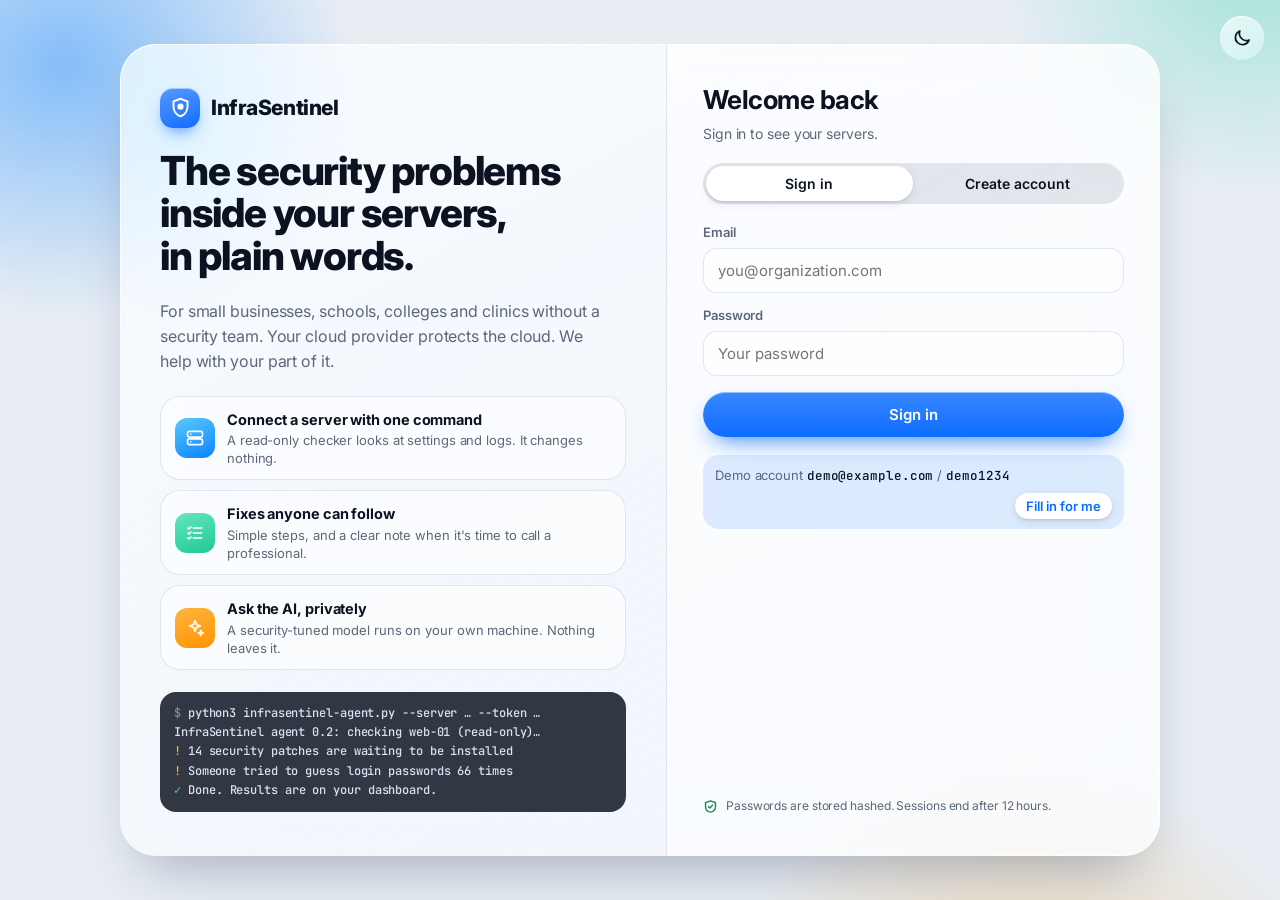
==== login.html @ b59fb662 "InfraSentinel prototype: dashboard, read-only checker, local AI assistant" ====
<!doctype html>
<html lang="en"><head><meta charset="utf-8"><meta name="viewport" content="width=device-width,initial-scale=1,viewport-fit=cover">
<title>Sign in · InfraSentinel</title>
<script>try{var t=localStorage.getItem("is_theme");if(t==="light"||t==="dark")document.documentElement.dataset.theme=t}catch(e){}</script>
<link rel="stylesheet" href="https://fonts.googleapis.com/css2?family=Inter:opsz,wght@14..32,400;14..32,500;14..32,600;14..32,700;14..32,800&family=JetBrains+Mono:wght@500&display=swap">
<style>
/* Layout: one glass sheet floating over an ambient colour field; story on the left, sign-in on the right. */
:root{
  --bg:#E9EEF5; --ink:#0B1220; --muted:#5B6879; --line:rgba(16,32,64,.1);
  --accent:#0A6CFF; --accent-soft:rgba(10,108,255,.12); --crit:#D92D20; --crit-soft:rgba(255,59,48,.12); --low:#1B8A4A;
  --g-fill:linear-gradient(150deg,rgba(255,255,255,.72),rgba(255,255,255,.4)); --g-lite:rgba(255,255,255,.55);
  --g-rim:rgba(255,255,255,.9); --g-shadow:0 30px 60px -24px rgba(16,32,64,.35);
  --thumb:#fff; --thumb-shadow:0 1px 2px rgba(0,0,0,.08),0 3px 10px -2px rgba(16,32,64,.18);
  --aur1:rgba(10,132,255,.45); --aur2:rgba(48,209,170,.38); --aur3:rgba(255,159,10,.3); --aur4:rgba(191,90,242,.28);
  --f:-apple-system,BlinkMacSystemFont,"SF Pro Text","Inter",system-ui,sans-serif;
  --fd:-apple-system,BlinkMacSystemFont,"SF Pro Display","Inter",system-ui,sans-serif;
  --fm:"SF Mono",ui-monospace,"JetBrains Mono",monospace;
  color-scheme:light}
@media (prefers-color-scheme:dark){:root:not([data-theme="light"]){
  --bg:#04070D; --ink:#F3F6FB; --muted:#9BA7B9; --line:rgba(255,255,255,.1);
  --accent:#3D9BFF; --accent-soft:rgba(61,155,255,.18); --crit:#FF6B61; --crit-soft:rgba(255,69,58,.16); --low:#4CD97B;
  --g-fill:linear-gradient(150deg,rgba(255,255,255,.13),rgba(255,255,255,.05)); --g-lite:rgba(255,255,255,.07);
  --g-rim:rgba(255,255,255,.28); --g-shadow:0 30px 60px -24px rgba(0,0,0,.8);
  --thumb:rgba(255,255,255,.2); --thumb-shadow:0 1px 2px rgba(0,0,0,.3);
  --aur1:rgba(10,132,255,.36); --aur2:rgba(48,209,170,.24); --aur3:rgba(255,120,40,.2); --aur4:rgba(191,90,242,.28);
  color-scheme:dark}}
:root[data-theme="dark"]{
  --bg:#04070D; --ink:#F3F6FB; --muted:#9BA7B9; --line:rgba(255,255,255,.1);
  --accent:#3D9BFF; --accent-soft:rgba(61,155,255,.18); --crit:#FF6B61; --crit-soft:rgba(255,69,58,.16); --low:#4CD97B;
  --g-fill:linear-gradient(150deg,rgba(255,255,255,.13),rgba(255,255,255,.05)); --g-lite:rgba(255,255,255,.07);
  --g-rim:rgba(255,255,255,.28); --g-shadow:0 30px 60px -24px rgba(0,0,0,.8);
  --thumb:rgba(255,255,255,.2); --thumb-shadow:0 1px 2px rgba(0,0,0,.3);
  --aur1:rgba(10,132,255,.36); --aur2:rgba(48,209,170,.24); --aur3:rgba(255,120,40,.2); --aur4:rgba(191,90,242,.28);
  color-scheme:dark}
*{box-sizing:border-box}
[hidden]{display:none!important}
html{background:var(--bg);height:100%}
body{margin:0;min-height:100%;color:var(--ink);font:15px/1.55 var(--f);-webkit-font-smoothing:antialiased;letter-spacing:-.006em}
body::before{content:"";position:fixed;inset:-25vmax;z-index:-1;pointer-events:none;
  background:radial-gradient(36vmax 32vmax at 20% 25%,var(--aur1),transparent 62%),radial-gradient(32vmax 30vmax at 82% 18%,var(--aur2),transparent 62%),
             radial-gradient(40vmax 34vmax at 70% 88%,var(--aur3),transparent 62%),radial-gradient(28vmax 28vmax at 10% 90%,var(--aur4),transparent 62%);
  animation:drift 48s ease-in-out infinite alternate}
@keyframes drift{50%{transform:translate3d(3vmax,-2vmax,0) rotate(6deg)}100%{transform:translate3d(-2vmax,3vmax,0) rotate(-4deg)}}
.glass{background:var(--g-fill);-webkit-backdrop-filter:blur(30px) saturate(185%);backdrop-filter:blur(30px) saturate(185%);
  box-shadow:var(--g-shadow),inset 0 1px 0 var(--g-rim);position:relative;isolation:isolate}
.glass::before{content:"";position:absolute;inset:0;border-radius:inherit;padding:1px;pointer-events:none;z-index:-1;
  background:linear-gradient(140deg,var(--g-rim),rgba(255,255,255,0) 40%,rgba(255,255,255,0) 60%,var(--g-rim));
  -webkit-mask:linear-gradient(#000 0 0) content-box,linear-gradient(#000 0 0);-webkit-mask-composite:xor;mask:linear-gradient(#000 0 0) content-box exclude,linear-gradient(#000 0 0)}
.themebtn{position:fixed;top:calc(16px + env(safe-area-inset-top,0px));right:16px;z-index:5;width:44px;height:44px;border-radius:50%;border:0;cursor:pointer;display:grid;place-items:center;color:var(--ink);background:var(--g-fill);-webkit-backdrop-filter:blur(20px) saturate(180%);backdrop-filter:blur(20px) saturate(180%);box-shadow:var(--g-shadow),inset 0 1px 0 var(--g-rim)}
.themebtn svg{width:20px;height:20px;fill:none;stroke:currentColor;stroke-width:2;stroke-linecap:round;stroke-linejoin:round}
.page{min-height:100vh;display:grid;place-items:center;padding:28px 16px}
.sheet{width:min(1040px,100%);border-radius:36px;display:grid;grid-template-columns:minmax(0,1.05fr) minmax(0,.95fr);overflow:hidden}
.story{padding:44px 40px;display:flex;flex-direction:column;gap:22px}
.brand{display:flex;align-items:center;gap:11px}
.logo{width:40px;height:40px;border-radius:13px;display:grid;place-items:center;background:linear-gradient(160deg,color-mix(in srgb,var(--accent) 70%,#fff),var(--accent));box-shadow:inset 0 1px 0 rgba(255,255,255,.5),0 8px 18px -8px var(--accent)}
.brand b{font:800 21px var(--fd);letter-spacing:-.02em}
h1{font:800 40px/1.06 var(--fd);letter-spacing:-.03em;margin:0;text-wrap:balance;max-width:16ch}
.lede{color:var(--muted);margin:0;max-width:44ch;font-size:16px}
.feats{display:grid;gap:10px;margin:0;padding:0;list-style:none}
.feats li{display:grid;grid-template-columns:40px 1fr;gap:12px;align-items:center;background:var(--g-lite);border:1px solid var(--line);border-radius:20px;padding:12px 14px}
.ico{width:40px;height:40px;border-radius:12px;display:grid;place-items:center;color:#fff}
.ico svg{width:20px;height:20px;fill:none;stroke:#fff;stroke-width:2;stroke-linecap:round;stroke-linejoin:round}
.i1{background:linear-gradient(160deg,#5AC8FA,#0A84FF)} .i2{background:linear-gradient(160deg,#63E6BE,#20C997)} .i3{background:linear-gradient(160deg,#FFB340,#FF9500)}
.feats b{display:block;font-size:14.5px}
.feats small{color:var(--muted);font-size:13px;line-height:1.4;display:block}
.terminal{font:500 12px/1.6 var(--fm);background:rgba(8,14,26,.82);color:#D7E3F5;border-radius:16px;padding:12px 14px;overflow-x:auto;white-space:pre}
.terminal .ok{color:#4CD97B}.terminal .warn{color:#FFB340}.terminal .dim{color:#7E8BA3}
.form{padding:40px 36px;display:flex;flex-direction:column;gap:18px;background:var(--g-lite);border-left:1px solid var(--line)}
.form h2{font:700 26px var(--fd);letter-spacing:-.02em;margin:0}
.form p.sub{margin:-10px 0 0;color:var(--muted);font-size:14px}
.seg{display:grid;grid-template-columns:1fr 1fr;padding:3px;border-radius:999px;background:var(--line);gap:2px}
.seg button{border:0;background:transparent;color:var(--ink);font:600 14px var(--f);padding:9px;border-radius:999px;cursor:pointer;transition:background .25s,box-shadow .25s}
.seg button[aria-selected="true"]{background:var(--thumb);box-shadow:var(--thumb-shadow)}
form{display:grid;gap:12px}
label{display:grid;gap:6px;font-size:13px;font-weight:600;color:var(--muted)}
input,select{font:15px var(--f);color:var(--ink);background:var(--g-lite);border:1px solid var(--line);border-radius:14px;padding:12px 14px;width:100%;transition:box-shadow .2s,border-color .2s}
input:focus-visible,select:focus-visible{outline:none;border-color:var(--accent);box-shadow:0 0 0 4px var(--accent-soft)}
button:focus-visible{outline:2px solid var(--accent);outline-offset:2px}
.btn{border:0;border-radius:999px;padding:13px 18px;font:600 15px var(--f);color:#fff;cursor:pointer;margin-top:4px;
  background:linear-gradient(180deg,color-mix(in srgb,var(--accent) 82%,#fff),var(--accent));
  box-shadow:inset 0 1px 0 rgba(255,255,255,.45),0 10px 24px -10px var(--accent);transition:transform .15s,filter .2s}
.btn:hover{filter:brightness(1.06)} .btn:active{transform:scale(.98)} .btn:disabled{opacity:.6;cursor:wait}
.err{color:var(--crit);background:var(--crit-soft);border-radius:12px;padding:9px 12px;font-size:13px}
.demo{display:flex;flex-wrap:wrap;align-items:center;gap:8px 10px;font-size:13px;color:var(--muted);background:var(--accent-soft);border-radius:16px;padding:10px 12px}
.demo code{font:500 12.5px var(--fm);color:var(--ink)}
.linkbtn{border:0;background:var(--thumb);color:var(--accent);font:600 13px var(--f);cursor:pointer;padding:5px 11px;border-radius:999px;box-shadow:var(--thumb-shadow);margin-left:auto}
.signed{display:flex;flex-wrap:wrap;gap:10px 14px;align-items:center;justify-content:space-between;background:var(--accent-soft);border-radius:18px;padding:12px 14px}
.signed b{display:block;font-size:14px}.signed small{color:var(--muted);font-size:12.5px}
.sibtns{display:flex;gap:10px;align-items:center}.sibtns .linkbtn{margin-left:0}
.btn.mini{margin:0;padding:8px 16px;font-size:13.5px;text-decoration:none;display:inline-block}
.trust{display:flex;gap:8px;align-items:center;font-size:12px;color:var(--muted);margin-top:auto}
.trust svg{width:15px;height:15px;flex:none;stroke:var(--low);fill:none;stroke-width:2.2;stroke-linecap:round;stroke-linejoin:round}
@media (max-width:860px){.sheet{grid-template-columns:1fr;border-radius:30px}.story{padding:28px 22px}.form{padding:28px 22px;border-left:0;border-top:1px solid var(--line)}h1{font-size:32px}.terminal{display:none}}
@media (prefers-reduced-motion:reduce){body::before{animation:none}.btn,.seg button{transition:none}}
</style></head><body>
<button class="themebtn" id="themeBtn" type="button"></button>
<main class="page">
  <div class="sheet glass">
    <section class="story">
      <div class="brand"><span class="logo"><svg viewBox="0 0 24 24" width="21" height="21" fill="none" stroke="#fff" stroke-width="2.2"><path d="M12 2 4 5v6c0 5 3.4 9.4 8 11 4.6-1.6 8-6 8-11V5z"/><circle cx="12" cy="11" r="2.4" fill="#fff"/></svg></span><b>InfraSentinel</b></div>
      <h1>The security problems inside your servers, in plain words.</h1>
      <p class="lede">For small businesses, schools, colleges and clinics without a security team. Your cloud provider protects the cloud. We help with your part of it.</p>
      <ul class="feats">
        <li><span class="ico i1"><svg viewBox="0 0 24 24"><rect x="3" y="4" width="18" height="7" rx="2.5"/><rect x="3" y="13" width="18" height="7" rx="2.5"/><path d="M7 7.5h.01M7 16.5h.01"/></svg></span><div><b>Connect a server with one command</b><small>A read-only checker looks at settings and logs. It changes nothing.</small></div></li>
        <li><span class="ico i2"><svg viewBox="0 0 24 24"><path d="M10 6h10M10 12h10M10 18h10"/><path d="M3.5 6l1.2 1.2L7 5M3.5 12l1.2 1.2L7 11M3.5 18l1.2 1.2L7 17"/></svg></span><div><b>Fixes anyone can follow</b><small>Simple steps, and a clear note when it's time to call a professional.</small></div></li>
        <li><span class="ico i3"><svg viewBox="0 0 24 24"><path d="M12 3l1.8 4.7 4.7 1.8-4.7 1.8L12 16l-1.8-4.7-4.7-1.8 4.7-1.8z"/><path d="M19 15l.8 2.2 2.2.8-2.2.8L19 21l-.8-2.2-2.2-.8 2.2-.8z"/></svg></span><div><b>Ask the AI, privately</b><small>A security-tuned model runs on your own machine. Nothing leaves it.</small></div></li>
      </ul>
      <div class="terminal" aria-hidden="true"><span class="dim">$</span> python3 infrasentinel-agent.py --server … --token …
InfraSentinel agent 0.2: checking web-01 (read-only)…
<span class="warn">!</span> 14 security patches are waiting to be installed
<span class="warn">!</span> Someone tried to guess login passwords 66 times
<span class="ok">✓</span> Done. Results are on your dashboard.</div>
    </section>

    <section class="form" aria-label="Sign in or create an account">
      <div class="signed" id="signedIn" hidden>
        <div><b>You're signed in as <span id="siOrg"></span></b><small id="siEmail"></small></div>
        <div class="sibtns"><a class="btn mini" href="/">Continue</a><button class="linkbtn" id="siOut" type="button">Sign out</button></div>
      </div>
      <div><h2 id="formTitle">Welcome back</h2></div>
      <p class="sub" id="formSub">Sign in to see your servers.</p>
      <div class="seg" role="tablist">
        <button type="button" role="tab" id="tab-in" aria-selected="true">Sign in</button>
        <button type="button" role="tab" id="tab-up" aria-selected="false">Create account</button>
      </div>
      <form id="f-in" autocomplete="on">
        <label>Email<input id="in-email" type="email" required autocomplete="username" placeholder="you@organization.com"></label>
        <label>Password<input id="in-pw" type="password" required autocomplete="current-password" placeholder="Your password"></label>
        <div class="err" id="in-err" hidden></div>
        <button class="btn" id="in-btn" type="submit">Sign in</button>
      </form>
      <form id="f-up" hidden autocomplete="on">
        <label>Organization name<input id="up-org" type="text" required placeholder="e.g. Greenfield Public School"></label>
        <label>Type of organization
          <select id="up-type">
            <option value="smb">Small business or startup</option>
            <option value="school">School</option>
            <option value="college">College</option>
            <option value="hospital">Hospital or clinic</option>
          </select></label>
        <label>Email<input id="up-email" type="email" required autocomplete="username" placeholder="you@organization.com"></label>
        <label>Password<input id="up-pw" type="password" required minlength="8" autocomplete="new-password" placeholder="At least 8 characters"></label>
        <div class="err" id="up-err" hidden></div>
        <button class="btn" id="up-btn" type="submit">Create account</button>
      </form>
      <div class="demo"><span>Demo account <code>demo@example.com</code> / <code>demo1234</code></span><button type="button" class="linkbtn" id="fill-demo">Fill in for me</button></div>
      <div class="trust"><svg viewBox="0 0 24 24"><path d="M12 3l8 3v6c0 4.5-3.4 8.3-8 9-4.6-.7-8-4.5-8-9V6z"/><path d="M8.5 12l2.5 2.5 4.5-5"/></svg>Passwords are stored hashed. Sessions end after 12 hours.</div>
    </section>
  </div>
</main>
<script>
const $=id=>document.getElementById(id);
const SUN='<svg viewBox="0 0 24 24"><circle cx="12" cy="12" r="4.5"/><path d="M12 2v2M12 20v2M4.9 4.9l1.4 1.4M17.7 17.7l1.4 1.4M2 12h2M20 12h2M4.9 19.1l1.4-1.4M17.7 6.3l1.4-1.4"/></svg>',
      MOON='<svg viewBox="0 0 24 24"><path d="M20.5 14.5A8.5 8.5 0 0 1 9.5 3.5a8.5 8.5 0 1 0 11 11z"/></svg>';
const isDark=()=>(document.documentElement.dataset.theme||(matchMedia("(prefers-color-scheme: dark)").matches?"dark":"light"))==="dark";
function paintTheme(){const d=isDark();$("themeBtn").innerHTML=d?SUN:MOON;$("themeBtn").setAttribute("aria-label",d?"Switch to light theme":"Switch to dark theme");$("themeBtn").title=$("themeBtn").getAttribute("aria-label")}
$("themeBtn").onclick=()=>{const n=isDark()?"light":"dark";document.documentElement.dataset.theme=n;try{localStorage.setItem("is_theme",n)}catch(e){}paintTheme()};
paintTheme();
function tab(up){$("tab-in").setAttribute("aria-selected",!up);$("tab-up").setAttribute("aria-selected",up);$("f-in").hidden=up;$("f-up").hidden=!up;
  $("formTitle").textContent=up?"Create your account":"Welcome back";$("formSub").textContent=up?"One account per organization. Takes a minute.":"Sign in to see your servers."}
fetch("/api/config",{cache:"no-store"}).then(r=>r.json()).then(c=>{
  if(!c.show_demo){const d=document.querySelector(".demo");if(d)d.hidden=true}
  if(c.signed_in){$("signedIn").hidden=false;$("siOrg").textContent=c.signed_in.org||c.signed_in.email;$("siEmail").textContent=c.signed_in.email+" · or sign in with a different account below";
    $("formTitle").textContent="Switch account";$("formSub").textContent="Signing in here signs you out of the current account."}
}).catch(()=>{});
$("siOut").onclick=async()=>{await fetch("/api/logout",{method:"POST"});location.replace("/login")};
addEventListener("pageshow",e=>{if(e.persisted)location.reload()});
$("tab-in").onclick=()=>tab(false);$("tab-up").onclick=()=>tab(true);
$("fill-demo").onclick=()=>{tab(false);$("in-email").value="demo@example.com";$("in-pw").value="demo1234";$("in-btn").focus()};
async function post(url,body,errEl,btn,label){
  errEl.hidden=true;btn.disabled=true;btn.textContent="Please wait…";
  try{const r=await fetch(url,{method:"POST",headers:{"Content-Type":"application/json"},body:JSON.stringify(body)});
    const j=await r.json().catch(()=>({}));
    if(!r.ok)throw new Error(j.error||"Something went wrong. Try again.");
    location.href="/";
  }catch(e){errEl.textContent=e.message;errEl.hidden=false;btn.disabled=false;btn.textContent=label}
}
$("f-in").addEventListener("submit",e=>{e.preventDefault();post("/api/login",{email:$("in-email").value,password:$("in-pw").value},$("in-err"),$("in-btn"),"Sign in")});
$("f-up").addEventListener("submit",e=>{e.preventDefault();post("/api/signup",{org:$("up-org").value,type:$("up-type").value,email:$("up-email").value,password:$("up-pw").value},$("up-err"),$("up-btn"),"Create account")});
</script>
</body></html>
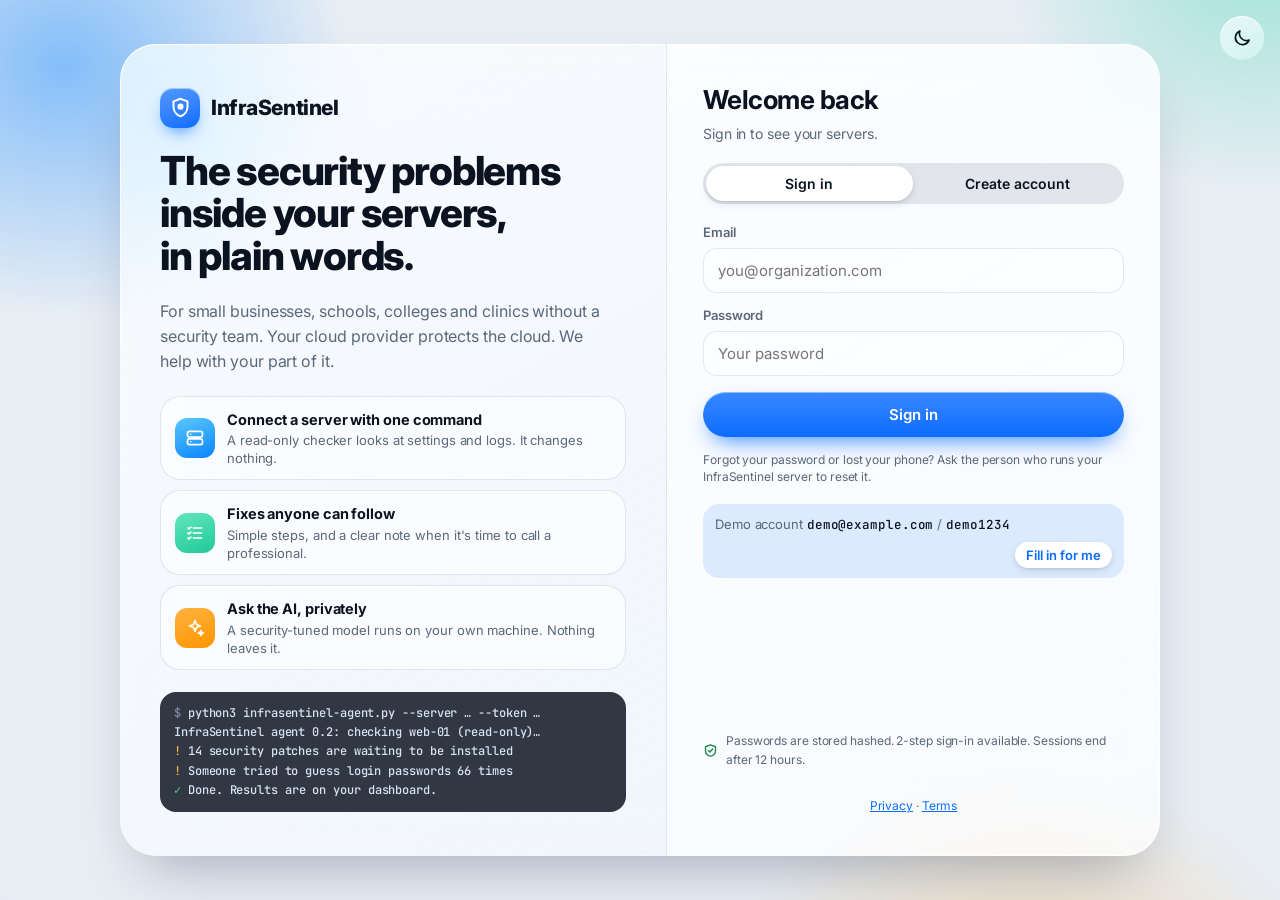
==== commit ca5bc528: "v0.5: fix the weak points found in review Co-Authored-By: Claude Opus 5.5 <noreply@anthropic.com>" ====
--- a/login.html
+++ b/login.html
@@ -92,6 +92,9 @@
 .trust svg{width:15px;height:15px;flex:none;stroke:var(--low);fill:none;stroke-width:2.2;stroke-linecap:round;stroke-linejoin:round}
 @media (max-width:860px){.sheet{grid-template-columns:1fr;border-radius:30px}.story{padding:28px 22px}.form{padding:28px 22px;border-left:0;border-top:1px solid var(--line)}h1{font-size:32px}.terminal{display:none}}
 @media (prefers-reduced-motion:reduce){body::before{animation:none}.btn,.seg button{transition:none}}
+.fine{font-size:12px;color:var(--muted);margin:2px 0 0;line-height:1.45}
+.fine a,.legal a{color:var(--accent)}
+.legal{font-size:12px;color:var(--muted);text-align:center;margin-top:10px}
 </style></head><body>
 <button class="themebtn" id="themeBtn" type="button"></button>
 <main class="page">
@@ -126,8 +129,10 @@
       <form id="f-in" autocomplete="on">
         <label>Email<input id="in-email" type="email" required autocomplete="username" placeholder="you@organization.com"></label>
         <label>Password<input id="in-pw" type="password" required autocomplete="current-password" placeholder="Your password"></label>
+        <label id="codeRow" hidden>6-digit code from your authenticator app<input id="in-code" type="text" inputmode="numeric" autocomplete="one-time-code" pattern="[0-9 ]{6,7}" maxlength="7" placeholder="123 456"></label>
         <div class="err" id="in-err" hidden></div>
         <button class="btn" id="in-btn" type="submit">Sign in</button>
+        <p class="fine">Forgot your password or lost your phone? Ask the person who runs your InfraSentinel server to reset it.</p>
       </form>
       <form id="f-up" hidden autocomplete="on">
         <label>Organization name<input id="up-org" type="text" required placeholder="e.g. Greenfield Public School"></label>
@@ -140,11 +145,13 @@
           </select></label>
         <label>Email<input id="up-email" type="email" required autocomplete="username" placeholder="you@organization.com"></label>
         <label>Password<input id="up-pw" type="password" required minlength="8" autocomplete="new-password" placeholder="At least 8 characters"></label>
+        <p class="fine">By creating an account you agree to the <a href="/terms" target="_blank">Terms</a> and <a href="/privacy" target="_blank">Privacy notice</a>. InfraSentinel gives advice; it does not guarantee your systems are safe.</p>
         <div class="err" id="up-err" hidden></div>
         <button class="btn" id="up-btn" type="submit">Create account</button>
       </form>
       <div class="demo"><span>Demo account <code>demo@example.com</code> / <code>demo1234</code></span><button type="button" class="linkbtn" id="fill-demo">Fill in for me</button></div>
-      <div class="trust"><svg viewBox="0 0 24 24"><path d="M12 3l8 3v6c0 4.5-3.4 8.3-8 9-4.6-.7-8-4.5-8-9V6z"/><path d="M8.5 12l2.5 2.5 4.5-5"/></svg>Passwords are stored hashed. Sessions end after 12 hours.</div>
+      <div class="trust"><svg viewBox="0 0 24 24"><path d="M12 3l8 3v6c0 4.5-3.4 8.3-8 9-4.6-.7-8-4.5-8-9V6z"/><path d="M8.5 12l2.5 2.5 4.5-5"/></svg>Passwords are stored hashed. 2-step sign-in available. Sessions end after 12 hours.</div>
+      <div class="legal"><a href="/privacy">Privacy</a> · <a href="/terms">Terms</a></div>
     </section>
   </div>
 </main>
@@ -171,11 +178,12 @@
   errEl.hidden=true;btn.disabled=true;btn.textContent="Please wait…";
   try{const r=await fetch(url,{method:"POST",headers:{"Content-Type":"application/json"},body:JSON.stringify(body)});
     const j=await r.json().catch(()=>({}));
+    if(j.need_code){$("codeRow").hidden=false;$("in-code").required=true;setTimeout(()=>$("in-code").focus(),0)}
     if(!r.ok)throw new Error(j.error||"Something went wrong. Try again.");
     location.href="/";
   }catch(e){errEl.textContent=e.message;errEl.hidden=false;btn.disabled=false;btn.textContent=label}
 }
-$("f-in").addEventListener("submit",e=>{e.preventDefault();post("/api/login",{email:$("in-email").value,password:$("in-pw").value},$("in-err"),$("in-btn"),"Sign in")});
+$("f-in").addEventListener("submit",e=>{e.preventDefault();post("/api/login",{email:$("in-email").value,password:$("in-pw").value,code:$("in-code").value},$("in-err"),$("in-btn"),"Sign in")});
 $("f-up").addEventListener("submit",e=>{e.preventDefault();post("/api/signup",{org:$("up-org").value,type:$("up-type").value,email:$("up-email").value,password:$("up-pw").value},$("up-err"),$("up-btn"),"Create account")});
 </script>
 </body></html>
